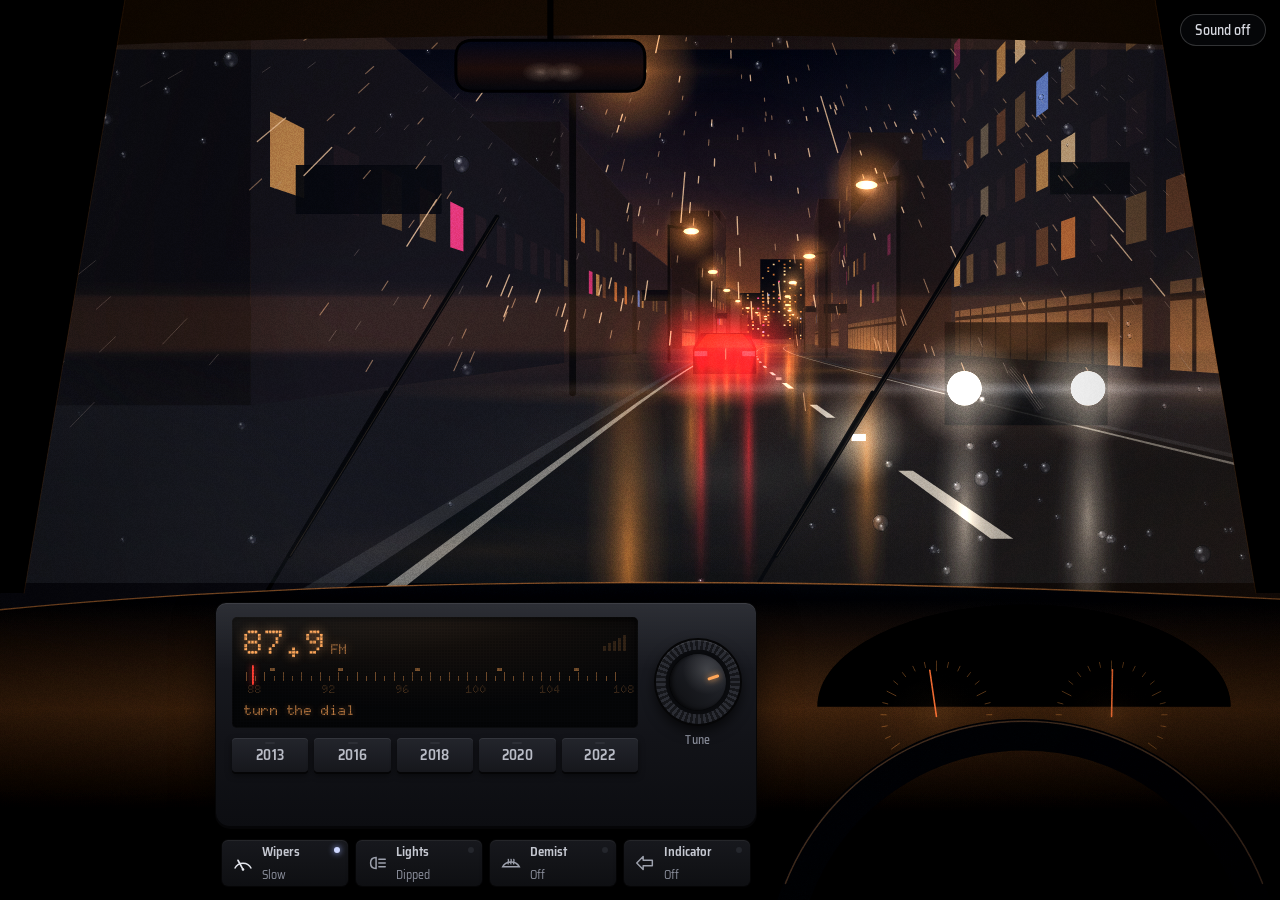
==== drive.html @ c080c8cf "Add The 1975 season site A static fan site: a rainy night city drawn in one WebGL shader, a photo mo" ====
<!doctype html>
<html lang="en">
<head>
<meta charset="utf-8">
<meta name="viewport" content="width=device-width, initial-scale=1, viewport-fit=cover">
<title>The long way home</title>
<meta name="description" content="A night drive in the rain with a car radio that re-grades the city. Fan-made, for fun.">
<link rel="stylesheet" href="css/season-drive.css">
<style>
  html, body { margin: 0; height: 100%; background: #04060c; }
  #drive { width: 100%; height: 100svh; min-height: 560px; }
  #sound {
    position: fixed; top: 14px; right: 14px; z-index: 10;
    font: 500 14px/1 'Saira Semi Condensed', 'Arial Narrow', sans-serif;
    color: #d9dbe2; background: rgba(8, 9, 12, 0.7); border: 1px solid rgba(255, 255, 255, 0.18);
    border-radius: 16px; padding: 8px 14px; cursor: pointer;
  }
  #sound:focus-visible { outline: 2px solid #ffa658; outline-offset: 3px; }
</style>
</head>
<body>
<div id="drive"></div>
<button id="sound" type="button" aria-pressed="false">Sound off</button>

<script src="js/data.js"></script>
<script src="js/audio.js"></script>
<script src="js/season/drive.js"></script>
<script>
  (function () {
    var reduced = window.matchMedia('(prefers-reduced-motion: reduce)');
    var audio = window.Sound.scope();
    var opts = {
      albums: window.DISCOGRAPHY,
      audio: audio,
      reducedMotion: function () { return reduced.matches; },
      openRoom: function (id) { location.href = 'rooms.html#/' + id; },
      listenUrl: function (track) { return 'https://open.spotify.com/search/' + encodeURIComponent(track.title + ' The 1975'); }
    };
    window.__driveOpts = opts;
    window.__drive = window.NightDrive.mount(document.getElementById('drive'), opts);

    var btn = document.getElementById('sound');
    function paint(on) { btn.textContent = on ? 'Sound on' : 'Sound off'; btn.setAttribute('aria-pressed', on ? 'true' : 'false'); }
    btn.addEventListener('click', function () { window.Sound.toggle(); });
    window.Sound.onChange(paint);
  })();
</script>
</body>
</html>
---- css/season-drive.css ----
@import url('https://fonts.googleapis.com/css2?family=Doto:wght@500;800&family=Saira+Semi+Condensed:wght@400;500;600&display=swap');

/* The long way home: a night drive and a car radio. Every selector is .nd- prefixed. */

.nd-root {
  --nd-ink: rgb(255, 166, 88);
  --nd-face: #121318;
  --nd-face-hi: #1d1f26;
  --nd-glass: #050608;
  --nd-label: #8b8f9c;
  --nd-dot: 'Doto', 'VT323', ui-monospace, 'SFMono-Regular', Menlo, monospace;
  --nd-sans: 'Saira Semi Condensed', 'Arial Narrow', 'Helvetica Neue', Arial, sans-serif;
  position: relative;
  width: 100%;
  height: 100%;
  min-height: 560px;
  overflow: hidden;
  background: #04060c;
  color: #d9dbe2;
  font-family: var(--nd-sans);
  touch-action: pan-y;
  isolation: isolate;
  -webkit-tap-highlight-color: transparent;
  -webkit-user-select: none;
  user-select: none;
}

.nd-canvas {
  position: absolute;
  inset: 0;
  width: 100%;
  height: 100%;
  display: block;
}

/* ---------- console: radio head unit plus a row of switches ---------- */

.nd-console {
  position: absolute;
  top: 66%;
  left: 38%;
  width: 540px;
  transform: translateX(-50%);
  display: flex;
  flex-direction: column;
  gap: 12px;
  z-index: 2;
}

.nd-unit {
  position: relative;
  display: grid;
  grid-template-columns: 1fr auto;
  grid-template-areas:
    'display knob'
    'presets knob'
    'actions actions';
  column-gap: 18px;
  row-gap: 10px;
  padding: 14px 16px 12px;
  border-radius: 10px 10px 14px 14px;
  background:
    linear-gradient(180deg, rgba(255, 255, 255, 0.07), rgba(255, 255, 255, 0) 30%),
    linear-gradient(180deg, var(--nd-face-hi), var(--nd-face) 60%, #0c0d11);
  box-shadow:
    inset 0 1px 0 rgba(255, 255, 255, 0.08),
    inset 0 -2px 0 rgba(0, 0, 0, 0.6),
    0 0 0 1px #050506,
    0 18px 40px rgba(0, 0, 0, 0.7);
}

/* the dot-matrix display */
.nd-display {
  grid-area: display;
  position: relative;
  min-width: 0;
  padding: 9px 12px 8px;
  border-radius: 5px;
  background:
    radial-gradient(120% 140% at 50% 0%, color-mix(in srgb, var(--nd-ink) 9%, transparent), transparent 60%),
    var(--nd-glass);
  box-shadow:
    inset 0 2px 6px rgba(0, 0, 0, 0.9),
    inset 0 0 0 1px rgba(255, 255, 255, 0.04);
  color: var(--nd-ink);
  overflow: hidden;
}
.nd-display::after {
  /* the glass over the segments: faint dot grid and a sheen */
  content: '';
  position: absolute;
  inset: 0;
  pointer-events: none;
  background:
    linear-gradient(170deg, rgba(255, 255, 255, 0.06), rgba(255, 255, 255, 0) 40%),
    radial-gradient(circle at 1px 1px, rgba(0, 0, 0, 0.35) 0.6px, transparent 0.8px) 0 0 / 3px 3px;
}

.nd-row1 {
  display: flex;
  align-items: baseline;
  gap: 12px;
  white-space: nowrap;
}
.nd-freq {
  font-family: var(--nd-dot);
  font-weight: 800;
  font-size: 34px;
  line-height: 1;
  letter-spacing: 0.02em;
  text-shadow: 0 0 10px color-mix(in srgb, var(--nd-ink) 70%, transparent);
  font-variant-numeric: tabular-nums;
}
.nd-freq-num { display: inline-block; min-width: 4.1ch; text-align: right; }
.nd-freq-unit {
  font-size: 14px;
  margin-left: 4px;
  opacity: 0.7;
}
.nd-ps {
  flex: 1;
  min-width: 0;
  overflow: hidden;
  text-overflow: clip;
  font-family: var(--nd-dot);
  font-weight: 800;
  font-size: 19px;
  letter-spacing: 0.06em;
  text-shadow: 0 0 8px color-mix(in srgb, var(--nd-ink) 60%, transparent);
}
.nd-meter {
  display: inline-flex;
  align-items: flex-end;
  gap: 2px;
  height: 16px;
  align-self: center;
}
.nd-bar {
  display: block;
  width: 3px;
  background: currentColor;
  opacity: 0.16;
  transition: opacity 0.2s;
}
.nd-bar.nd-on { opacity: 0.95; box-shadow: 0 0 4px currentColor; }

/* tuning scale with a needle; drag across it */
.nd-scale {
  position: relative;
  height: 30px;
  margin: 8px 2px 4px;
  cursor: ew-resize;
  touch-action: pan-y;
}
.nd-scale-ticks {
  position: absolute;
  left: 0;
  right: 0;
  top: 4px;
  height: 9px;
  background:
    repeating-linear-gradient(90deg, currentColor 0 1px, transparent 1px calc(100% / 41)) 0 100% / 100% 5px no-repeat,
    repeating-linear-gradient(90deg, currentColor 0 1px, transparent 1px calc(100% / 20.5)) 0 0 / 100% 9px no-repeat;
  opacity: 0.4;
}
.nd-scale-num {
  position: absolute;
  top: 16px;
  transform: translateX(-50%);
  font-family: var(--nd-dot);
  font-weight: 500;
  font-size: 11px;
  line-height: 1;
  opacity: 0.55;
}
.nd-scale-mark {
  position: absolute;
  top: 0;
  width: 5px;
  height: 3px;
  margin-left: -2px;
  background: currentColor;
  opacity: 0.45;
  transition: opacity 0.3s, box-shadow 0.3s;
}
.nd-scale-mark.nd-on { opacity: 1; box-shadow: 0 0 6px currentColor; }
.nd-needle {
  position: absolute;
  top: -3px;
  width: 2px;
  height: 20px;
  margin-left: -1px;
  background: #ff3b30;
  box-shadow: 0 0 6px rgba(255, 59, 48, 0.9);
  border-radius: 1px;
}

/* the scrolling RDS readout */
.nd-rt {
  position: relative;
  height: 18px;
  overflow: hidden;
  white-space: nowrap;
  font-family: var(--nd-dot);
  font-weight: 800;
  font-size: 14px;
  line-height: 18px;
  letter-spacing: 0.04em;
  text-shadow: 0 0 6px color-mix(in srgb, var(--nd-ink) 55%, transparent);
  opacity: 0.85;
}
.nd-rt.nd-scroll {
  -webkit-mask-image: linear-gradient(90deg, transparent, #000 6%, #000 94%, transparent);
  mask-image: linear-gradient(90deg, transparent, #000 6%, #000 94%, transparent);
}
.nd-rt-track { display: inline-block; white-space: pre; will-change: transform; }

/* the tuning knob */
.nd-knobwrap {
  grid-area: knob;
  display: flex;
  flex-direction: column;
  align-items: center;
  justify-content: center;
  gap: 6px;
}
.nd-knob {
  position: relative;
  width: 84px;
  height: 84px;
  border-radius: 50%;
  cursor: ew-resize;
  touch-action: pan-y;
  background:
    radial-gradient(circle at 50% 50%, #0a0b0e 0 54%, transparent 55%),
    repeating-conic-gradient(from 0deg, #2a2c33 0 4deg, #15161a 4deg 8deg);
  box-shadow:
    0 0 0 2px #060607,
    0 6px 14px rgba(0, 0, 0, 0.8),
    inset 0 1px 0 rgba(255, 255, 255, 0.12);
  outline: none;
}
.nd-knob-cap {
  position: absolute;
  inset: 14px;
  border-radius: 50%;
  background:
    radial-gradient(circle at 35% 28%, rgba(255, 255, 255, 0.16), transparent 45%),
    linear-gradient(160deg, #26282f, #0e0f12);
  box-shadow: inset 0 -2px 4px rgba(0, 0, 0, 0.6), 0 1px 2px rgba(0, 0, 0, 0.8);
}
.nd-knob-cap::after {
  content: '';
  position: absolute;
  left: 50%;
  top: 6px;
  width: 3px;
  height: 12px;
  margin-left: -1.5px;
  border-radius: 2px;
  background: var(--nd-ink);
  box-shadow: 0 0 6px var(--nd-ink);
}
.nd-knob:focus-visible {
  box-shadow:
    0 0 0 2px #060607,
    0 0 0 4px var(--nd-ink),
    0 6px 14px rgba(0, 0, 0, 0.8);
}
.nd-knob-label {
  font-size: 12px;
  font-weight: 500;
  letter-spacing: 0.04em;
  color: var(--nd-label);
}

/* presets */
.nd-presets {
  grid-area: presets;
  display: grid;
  grid-template-columns: repeat(5, 1fr);
  gap: 6px;
}
.nd-preset,
.nd-pull,
.nd-switch {
  font: inherit;
  color: inherit;
  margin: 0;
  -webkit-appearance: none;
  appearance: none;
  cursor: pointer;
}
.nd-preset {
  position: relative;
  height: 34px;
  border: 0;
  border-radius: 4px;
  background: linear-gradient(180deg, #23252c, #16171c);
  box-shadow: inset 0 1px 0 rgba(255, 255, 255, 0.08), 0 2px 0 #050506, 0 3px 6px rgba(0, 0, 0, 0.5);
  color: #b9bcc6;
  font-family: var(--nd-sans);
  font-weight: 600;
  font-size: 14px;
  letter-spacing: 0.03em;
  transition: transform 0.08s, color 0.3s;
}
.nd-preset::after {
  /* a tiny lamp above the number lights for the tuned station */
  content: '';
  position: absolute;
  top: 4px;
  left: 50%;
  width: 10px;
  height: 2px;
  margin-left: -5px;
  border-radius: 1px;
  background: #2c2e35;
  transition: background 0.3s, box-shadow 0.3s;
}
.nd-preset[aria-pressed='true'] { color: var(--nd-ink); }
.nd-preset[aria-pressed='true']::after { background: var(--nd-ink); box-shadow: 0 0 6px var(--nd-ink); }
.nd-preset:active { transform: translateY(1px); box-shadow: inset 0 1px 0 rgba(255, 255, 255, 0.05), 0 1px 0 #050506; }

.nd-actions {
  grid-area: actions;
  display: flex;
  align-items: center;
  gap: 14px;
  min-height: 34px;
}
.nd-pull {
  height: 34px;
  padding: 0 16px;
  border: 1px solid color-mix(in srgb, var(--nd-ink) 55%, transparent);
  border-radius: 17px;
  background: color-mix(in srgb, var(--nd-ink) 14%, #0b0c0f);
  color: var(--nd-ink);
  font-weight: 600;
  font-size: 15px;
  letter-spacing: 0.02em;
  box-shadow: 0 0 16px color-mix(in srgb, var(--nd-ink) 30%, transparent);
  opacity: 0;
  visibility: hidden;
  transform: translateY(4px);
  transition: opacity 0.5s, transform 0.5s, visibility 0s linear 0.5s, background 0.2s;
}
.nd-locked .nd-pull {
  opacity: 1;
  visibility: visible;
  transform: none;
  transition: opacity 0.6s 0.25s, transform 0.6s 0.25s, visibility 0s, background 0.2s;
}
.nd-pull:hover { background: color-mix(in srgb, var(--nd-ink) 24%, #0b0c0f); }
.nd-listen {
  font-size: 13px;
  color: var(--nd-label);
  text-decoration: underline;
  text-decoration-color: rgba(139, 143, 156, 0.4);
  text-underline-offset: 3px;
  visibility: hidden;
  opacity: 0;
  transition: opacity 0.5s;
}
.nd-locked .nd-listen[href] { visibility: visible; opacity: 1; }
.nd-listen:hover { color: #d9dbe2; }

/* ---------- switches ---------- */
.nd-switches {
  display: grid;
  grid-template-columns: repeat(4, 1fr);
  gap: 8px;
  padding: 0 6px;
}
.nd-switch {
  position: relative;
  display: grid;
  grid-template-columns: 22px 1fr;
  grid-template-rows: auto auto;
  column-gap: 8px;
  align-items: center;
  height: 46px;
  padding: 0 10px 0 10px;
  border: 0;
  border-radius: 6px;
  text-align: left;
  background: linear-gradient(180deg, #17181d, #0e0f12);
  box-shadow: inset 0 1px 0 rgba(255, 255, 255, 0.06), 0 0 0 1px #050506, 0 4px 10px rgba(0, 0, 0, 0.5);
  color: #9da1ad;
  transition: color 0.3s, transform 0.08s;
}
.nd-switch svg {
  grid-row: 1 / span 2;
  width: 22px;
  height: 22px;
}
.nd-switch-label {
  font-size: 13px;
  font-weight: 600;
  line-height: 1.1;
  color: #c5c8d1;
}
.nd-switch-state {
  font-size: 12px;
  line-height: 1.1;
  color: var(--nd-label);
}
.nd-led {
  position: absolute;
  top: 7px;
  right: 8px;
  width: 6px;
  height: 6px;
  border-radius: 50%;
  background: #24262c;
  transition: background 0.2s, box-shadow 0.2s;
}
.nd-switch:active { transform: translateY(1px); }
.nd-switch[data-k='wipers'][data-level='1'] .nd-led { background: #cfd8ff; box-shadow: 0 0 6px #9fb3ff; }
.nd-switch[data-k='wipers'][data-level='2'] .nd-led { background: #ffffff; box-shadow: 0 0 6px #ffffff, 0 0 12px #9fb3ff; }
.nd-switch[data-k='lights'][aria-pressed='true'] .nd-led { background: #4a8cff; box-shadow: 0 0 8px #4a8cff; }
.nd-switch[data-k='demist'][aria-pressed='true'] .nd-led { background: #ff9a3c; box-shadow: 0 0 8px #ff9a3c; }
.nd-switch[data-k='indicator'].nd-blink .nd-led { background: #3dff7a; box-shadow: 0 0 8px #3dff7a; }
.nd-switch[data-k='indicator'].nd-blink svg { color: #3dff7a; }
.nd-switch[aria-pressed='true'],
.nd-switch[data-level='1'],
.nd-switch[data-level='2'] { color: #e3e5ec; }

/* focus rings on every real control */
.nd-preset:focus-visible,
.nd-pull:focus-visible,
.nd-switch:focus-visible,
.nd-listen:focus-visible {
  outline: 2px solid var(--nd-ink);
  outline-offset: 3px;
}

.nd-live {
  position: absolute;
  width: 1px;
  height: 1px;
  overflow: hidden;
  clip: rect(0 0 0 0);
  clip-path: inset(50%);
  white-space: nowrap;
}

/* ---------- wide but short: switches sit beside the radio ---------- */
.nd-compact .nd-console {
  width: 800px;
  flex-direction: row;
  align-items: flex-start;
}
.nd-compact .nd-unit { flex: 0 0 540px; }
.nd-compact .nd-switches {
  flex: 1;
  grid-template-columns: repeat(2, 1fr);
  padding: 0;
}

/* ---------- narrow screens: the console spans the dash ---------- */
.nd-narrow .nd-console {
  width: calc(100% - 24px);
  max-width: 460px;
  gap: 10px;
}
.nd-narrow .nd-unit {
  column-gap: 12px;
  padding: 12px 12px 10px;
}
.nd-narrow .nd-freq { font-size: 28px; }
.nd-narrow .nd-ps { font-size: 13px; letter-spacing: 0.02em; }
.nd-narrow .nd-meter { height: 13px; }
.nd-narrow .nd-row1 { gap: 8px; }
.nd-narrow .nd-display { padding: 8px 10px 7px; }
.nd-narrow .nd-knob { width: 68px; height: 68px; }
.nd-narrow .nd-knob-cap { inset: 11px; }
.nd-narrow .nd-presets { gap: 5px; }
.nd-narrow .nd-preset { font-size: 13px; height: 36px; }
.nd-narrow .nd-switches { gap: 6px; padding: 0; }
.nd-narrow .nd-switch {
  grid-template-columns: 1fr;
  justify-items: center;
  text-align: center;
  height: 58px;
  padding: 6px 4px;
  row-gap: 2px;
}
.nd-narrow .nd-switch svg { grid-row: auto; width: 20px; height: 20px; }
.nd-narrow .nd-switch-label { font-size: 12px; }
.nd-narrow .nd-switch-state { font-size: 11px; }

@media (prefers-reduced-motion: reduce) {
  .nd-pull,
  .nd-locked .nd-pull,
  .nd-listen,
  .nd-bar,
  .nd-preset,
  .nd-preset::after,
  .nd-scale-mark { transition: none; }
}
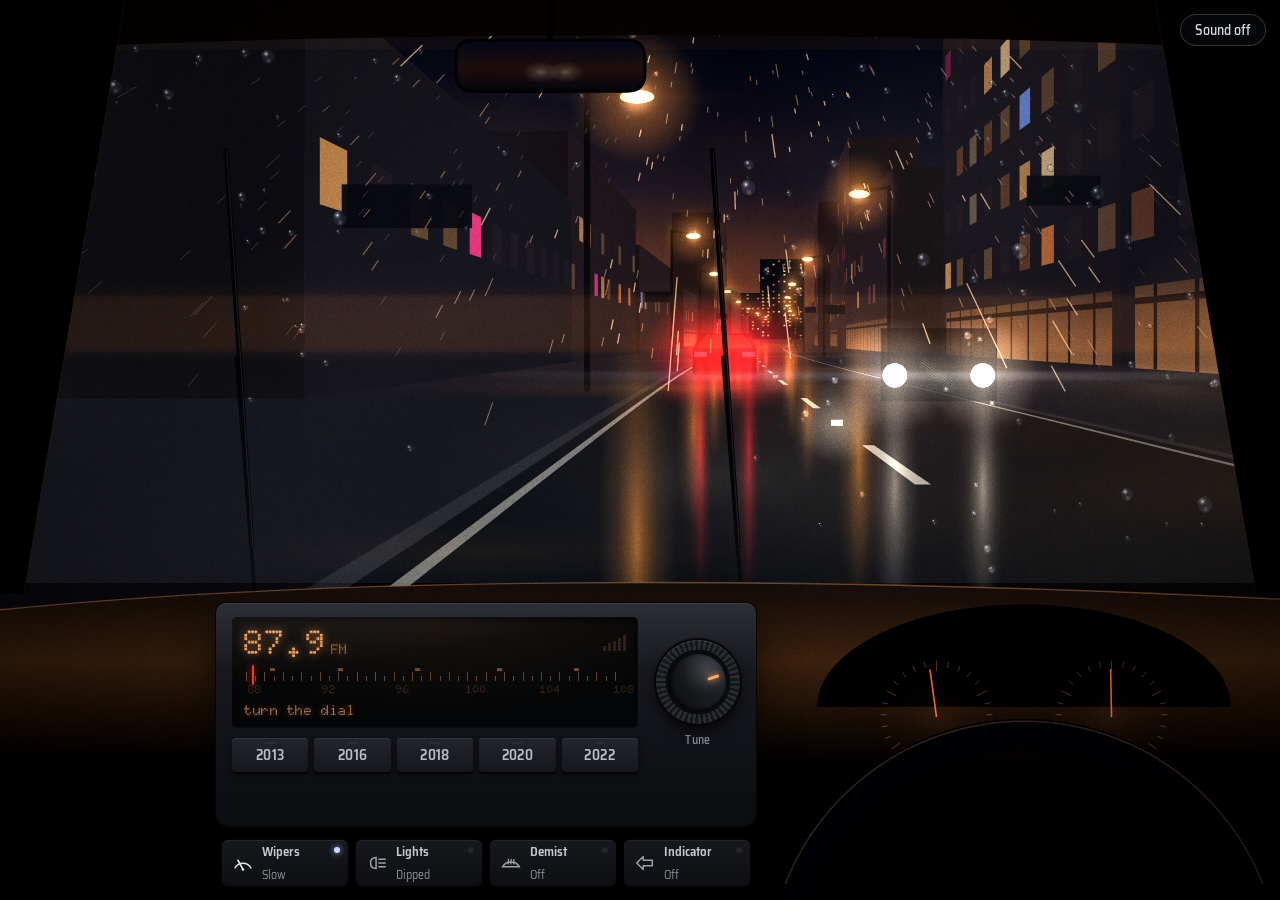
==== commit a2b4e2a1: "Use the real album covers, add a logo favicon, make the hero box vertical - Albums list shows each a" ====
--- a/drive.html
+++ b/drive.html
@@ -5,6 +5,9 @@
 <meta name="viewport" content="width=device-width, initial-scale=1, viewport-fit=cover">
 <title>The long way home</title>
 <meta name="description" content="A night drive in the rain with a car radio that re-grades the city. Fan-made, for fun.">
+<link rel="icon" href="favicon-32.png" sizes="32x32" type="image/png">
+<link rel="icon" href="favicon-192.png" sizes="192x192" type="image/png">
+<link rel="apple-touch-icon" href="apple-touch-icon.png">
 <link rel="stylesheet" href="css/season-drive.css">
 <style>
   html, body { margin: 0; height: 100%; background: #04060c; }
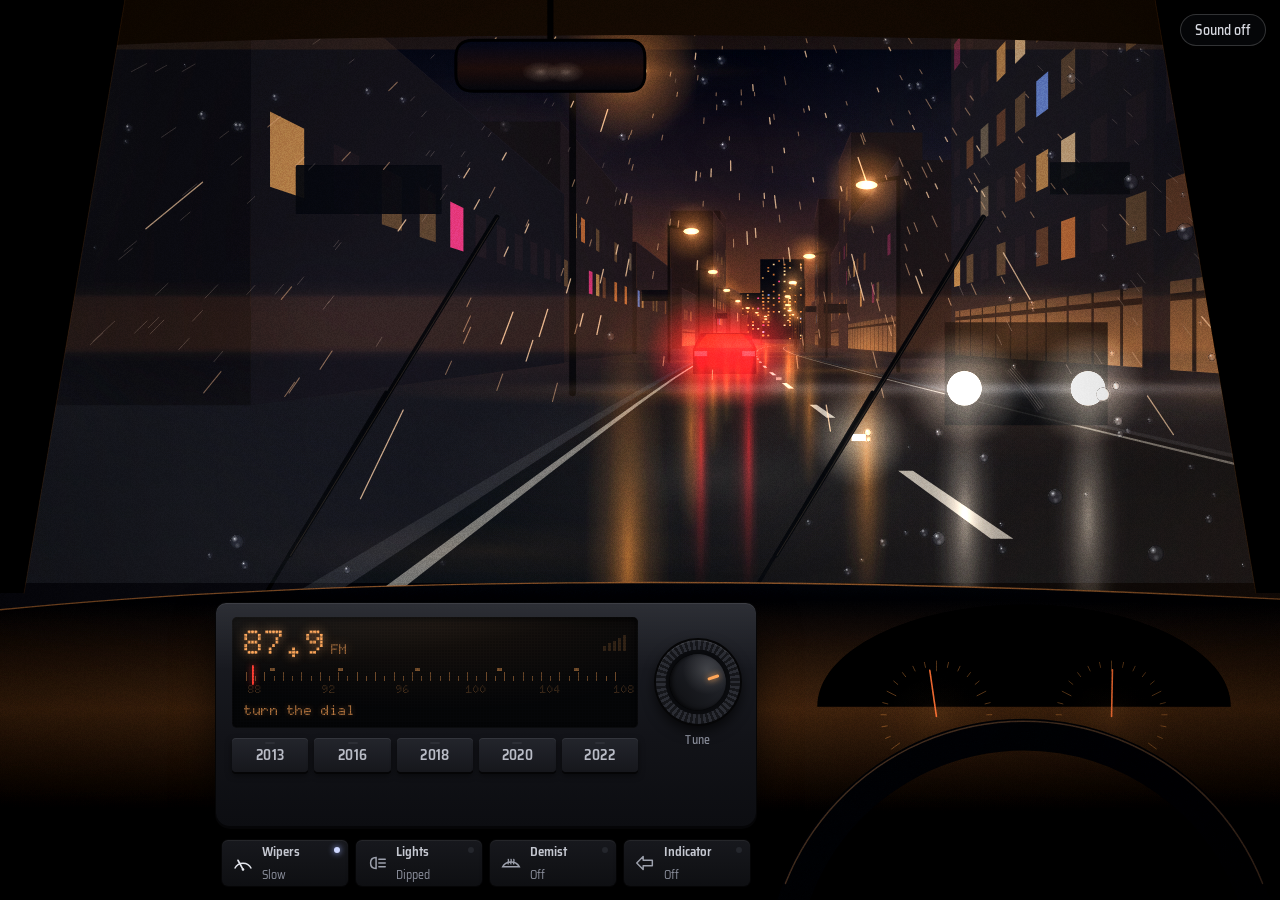
==== commit 0a2ac656: "Play real song snippets across the site Uses Apple's own 30-second previews, streamed from Apple whe" ====
--- a/drive.html
+++ b/drive.html
@@ -27,6 +27,7 @@
 
 <script src="js/data.js"></script>
 <script src="js/audio.js"></script>
+<script src="js/season/previews.js"></script>
 <script src="js/season/drive.js"></script>
 <script>
   (function () {
